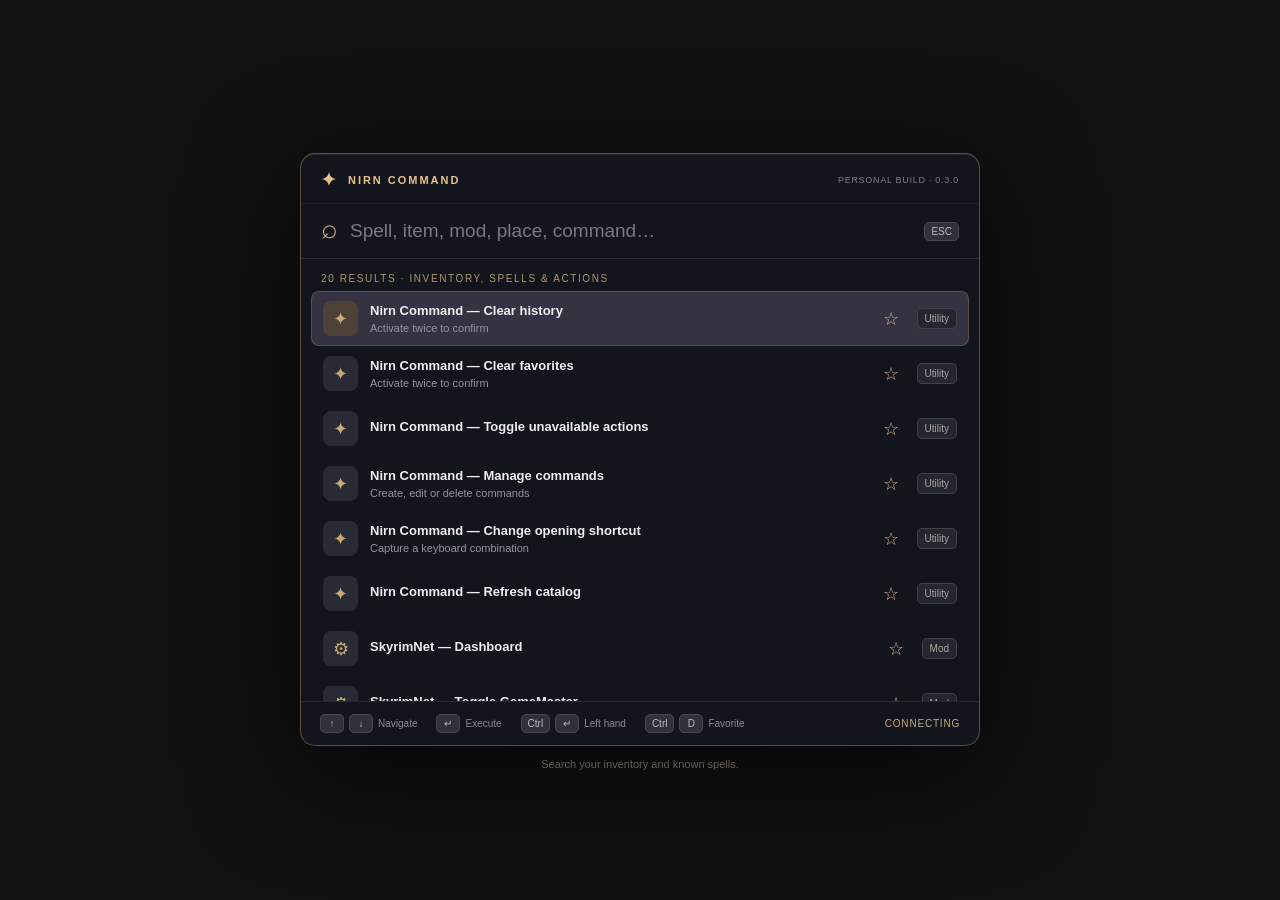
==== Magelight/NirnCommand/views/palette/index.html @ b536598e "feat: discover configured OAR fallback and harden packaging Prefer the native API, retain a labeled " ====
<!doctype html>
<html lang="en">
<head>
  <meta charset="utf-8" />
  <meta name="viewport" content="width=device-width, initial-scale=1" />
  <title>Nirn Command</title>
  <link rel="stylesheet" href="./style.css" />
</head>
<body>
  <div id="root">
    <main class="palette" role="dialog" aria-label="Nirn Command">
      <header class="brand"><span class="mark">✦</span> NIRN COMMAND <span class="edition">PERSONAL BUILD · 0.3.0</span></header>
      <div class="search-area">
        <span class="search-icon">⌕</span>
        <input id="query" type="search" autocomplete="off" spellcheck="false" placeholder="Spell, item, mod, place, command…" aria-label="Search commands" />
        <kbd>ESC</kbd>
      </div>
      <div id="meta" class="meta">QUICK COMMANDS</div>
      <section id="results" role="listbox" aria-label="Results"></section>
      <footer>
        <span><kbd>↑</kbd><kbd>↓</kbd> Navigate</span>
        <span><kbd>↵</kbd> Execute</span><span><kbd>Ctrl</kbd><kbd>↵</kbd> Left hand</span><span><kbd>Ctrl</kbd><kbd>D</kbd> Favorite</span>
        <span class="status" id="status">CONNECTING</span>
      </footer>
    </main>
    <div class="hint">Search your inventory and known spells.</div>
  </div>
  <script src="./commands.js"></script>
  <script src="./scanned-commands.js"></script>
  <script src="./user-commands.js"></script>
  <script src="./editor.js"></script>
  <script src="./main.js"></script>
</body>
</html>
---- Magelight/NirnCommand/views/palette/style.css ----
:root { color-scheme: dark; font-family: Segoe UI, Arial, sans-serif; font-size: 16px; }
* { box-sizing: border-box; }
html, body { margin: 0; width: 100%; height: 100%; background: transparent; }
#root { min-height: 100vh; padding: min(17vh, 190px) 16px 0; pointer-events: none; }
.palette { width: min(680px, 94vw); margin: 0 auto; background: rgba(20,22,30,.97); color: #f4f0e8; border: 1px solid rgba(213,171,111,.38); border-radius: 15px; box-shadow: 0 26px 110px rgba(0,0,0,.74), 0 1px 0 rgba(255,255,255,.08) inset; overflow: hidden; pointer-events: auto; }
.brand { display: flex; align-items: center; gap: 10px; padding: 15px 20px 12px; color: #e5c18c; letter-spacing: .18em; font-size: 11px; font-weight: 700; }
.mark { font-size: 18px; }
.edition { margin-left:auto; letter-spacing: .08em; color: #7b7d8c; font-size: 9px; font-weight: 500; }
.search-area { display:flex; align-items:center; gap:10px; border-top: 1px solid rgba(255,255,255,.055); border-bottom: 1px solid rgba(255,255,255,.1); padding: 13px 20px; }
.search-icon { color: #c6ab7b; font-size: 28px; line-height: 1; transform: translateY(-2px); }
input { appearance: none; background: none; border: 0; outline: 0; flex: 1; color: #fff8ed; font-size: 19px; min-width: 0; }
input::placeholder { color: #777987; }
input::-webkit-search-cancel-button { appearance:none; }
kbd { display:inline-flex; align-items:center; justify-content:center; min-width: 24px; padding: 3px 6px; font: 10px Segoe UI,Arial,sans-serif; border: 1px solid #484852; border-radius: 5px; background: #30313b; color: #bebdca; }
.meta { color:#ad976f; font-size: 10px; letter-spacing:.16em; padding: 14px 20px 7px; }
#results { padding: 0 10px 10px; max-height: 410px; overflow-y: auto; }
.entry { display:flex; align-items:center; gap: 12px; min-height: 55px; padding: 9px 12px; border-radius: 8px; cursor: pointer; outline: 0; }
.entry.selected { background: #353341; box-shadow: 0 0 0 1px rgba(203,160,91,.25) inset; }
.entry:hover { background: #30313b; }
.entry.selected:hover { background: #3a3847; }
.symbol { width: 35px; height: 35px; border-radius: 8px; background: #282a34; color: #c7a878; display:grid; place-items:center; font-size: 18px; flex-shrink:0; }
.entry.selected .symbol { background: #4d4138; }
.info { display:flex; flex-direction: column; gap:4px; flex:1; min-width:0; }
.label { white-space:nowrap; overflow:hidden; text-overflow:ellipsis; color:#f0edf0; font-size:13px; font-weight:600; }
.detail { color:#9293a4; font-size:11px; white-space:nowrap; overflow:hidden; text-overflow:ellipsis; }
.kind { color:#ada5a4; background: #252630; border: 1px solid #41414b; padding:4px 7px; border-radius:5px; font-size:10px; }
.empty { padding: 24px 12px 34px; color:#93929f; text-align:center; font-size:13px; }
footer { display:flex; align-items:center; gap: 19px; padding: 12px 19px; border-top: 1px solid rgba(255,255,255,.08); color:#898a98; font-size:10px; }
footer span { display:flex; gap:5px; align-items:center; }
.status { margin-left:auto; letter-spacing:.08em; font-size:10px; color:#c8ac7e; }
.hint { width: min(680px,94vw); margin:12px auto; text-align:center; font-size:11px; color:rgba(232,218,191,.7); }
.hint b { color:#d4b586; }
.favorite { border: 0; background: transparent; color: #d4b586; font-size: 18px; cursor: pointer; padding: 6px; }
.editor { position:absolute; inset:0; background:rgba(20,22,30,.99); padding:20px; overflow-y:auto; z-index:2; }
.palette { position:relative; }
.editor[hidden], .editor [hidden] { display:none; }
.editor-title { color:#e5c18c; letter-spacing:.12em; font-size:13px; margin-bottom:16px; }
.editor label { display:flex; flex-direction:column; gap:6px; margin:10px 0; color:#ad976f; font-size:11px; }
.editor input, .editor select, .editor button { width:100%; border:1px solid #484852; border-radius:5px; background:#30313b; padding:9px; color:#f4f0e8; font:13px Segoe UI,Arial,sans-serif; }
.editor button { cursor:pointer; text-align:left; }
.editor button:hover { background:#45404b; }
.editor-message { color:#c8ac7e; font-size:11px; min-height:25px; padding-top:8px; }
.editor-buttons { display:flex; gap:8px; }
.editor-buttons button { width:auto; min-width:90px; text-align:center; }
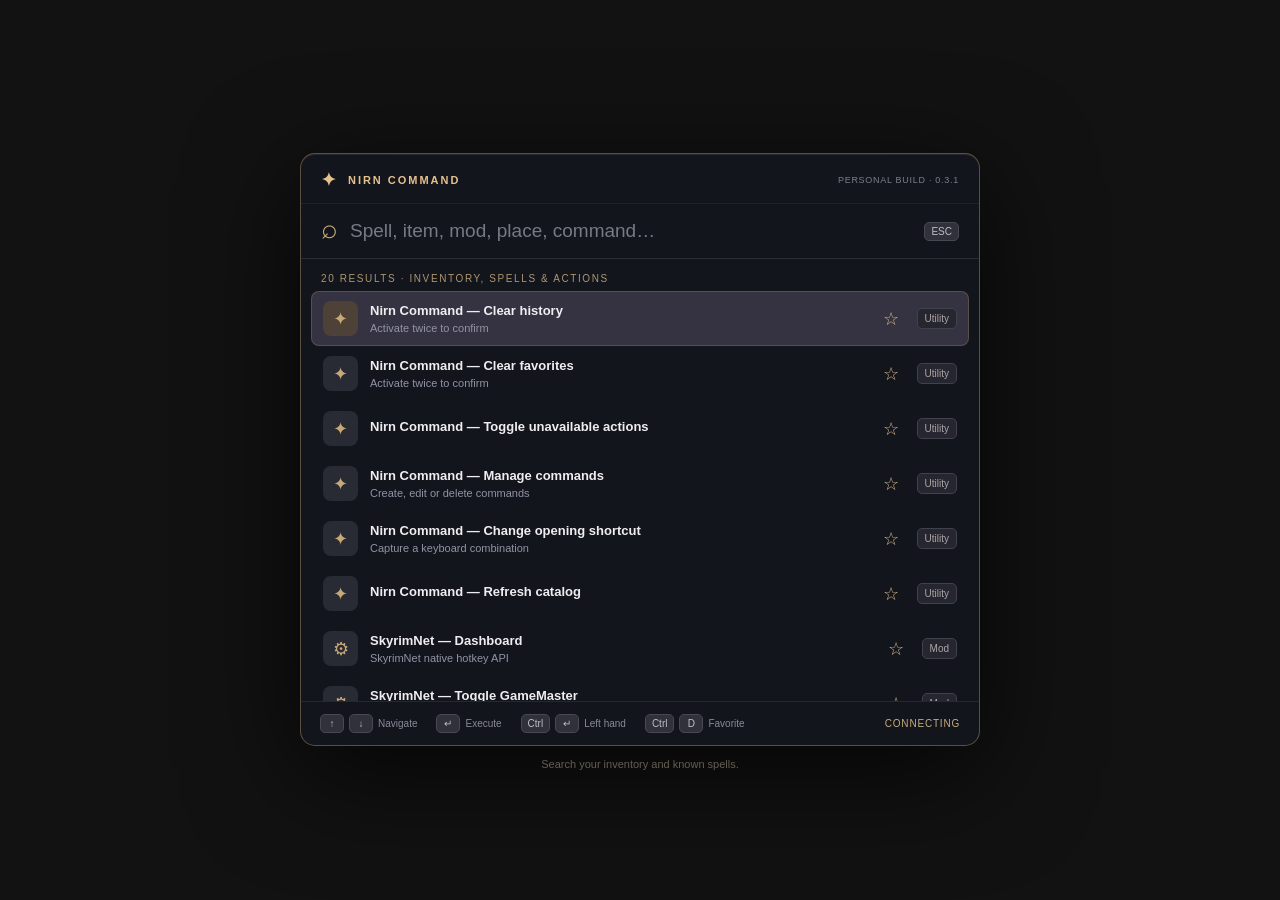
==== commit 87c85a70: "chore: prepare version 0.3.1 diagnostics Record catalog timings, update the package version and docu" ====
--- a/Magelight/NirnCommand/views/palette/index.html
+++ b/Magelight/NirnCommand/views/palette/index.html
@@ -9,7 +9,7 @@
 <body>
   <div id="root">
     <main class="palette" role="dialog" aria-label="Nirn Command">
-      <header class="brand"><span class="mark">✦</span> NIRN COMMAND <span class="edition">PERSONAL BUILD · 0.3.0</span></header>
+      <header class="brand"><span class="mark">✦</span> NIRN COMMAND <span class="edition">PERSONAL BUILD · 0.3.1</span></header>
       <div class="search-area">
         <span class="search-icon">⌕</span>
         <input id="query" type="search" autocomplete="off" spellcheck="false" placeholder="Spell, item, mod, place, command…" aria-label="Search commands" />
--- a/Magelight/NirnCommand/views/palette/style.css
+++ b/Magelight/NirnCommand/views/palette/style.css
@@ -42,3 +42,5 @@
 .editor-message { color:#c8ac7e; font-size:11px; min-height:25px; padding-top:8px; }
 .editor-buttons { display:flex; gap:8px; }
 .editor-buttons button { width:auto; min-width:90px; text-align:center; }
+
+.palette.editing { min-height: 410px; }
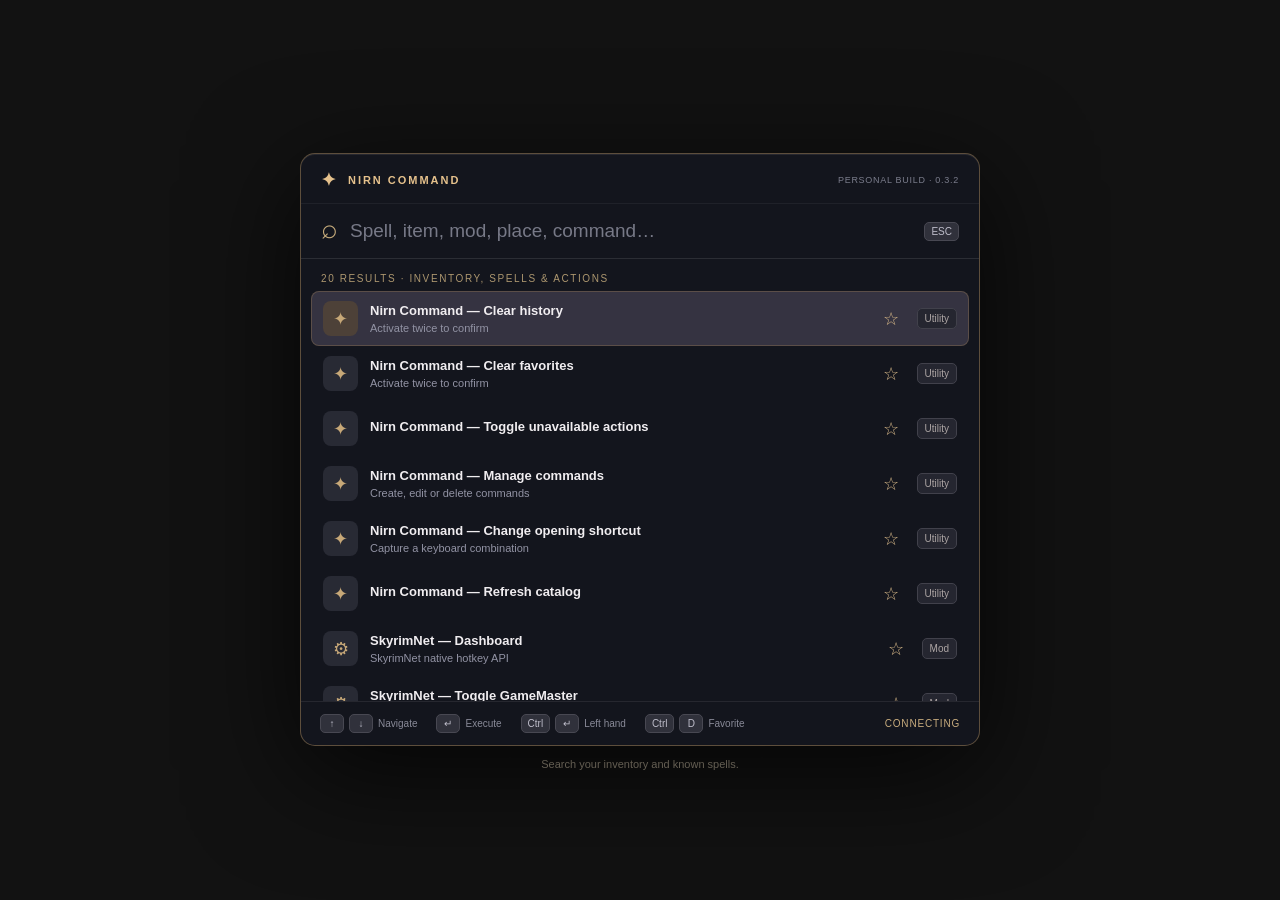
==== commit a358f4bb: "fix: recover catalog publication across sessions Publish spells and inventory separately, correlate " ====
--- a/Magelight/NirnCommand/views/palette/index.html
+++ b/Magelight/NirnCommand/views/palette/index.html
@@ -9,7 +9,7 @@
 <body>
   <div id="root">
     <main class="palette" role="dialog" aria-label="Nirn Command">
-      <header class="brand"><span class="mark">✦</span> NIRN COMMAND <span class="edition">PERSONAL BUILD · 0.3.1</span></header>
+      <header class="brand"><span class="mark">✦</span> NIRN COMMAND <span class="edition">PERSONAL BUILD · 0.3.2</span></header>
       <div class="search-area">
         <span class="search-icon">⌕</span>
         <input id="query" type="search" autocomplete="off" spellcheck="false" placeholder="Spell, item, mod, place, command…" aria-label="Search commands" />
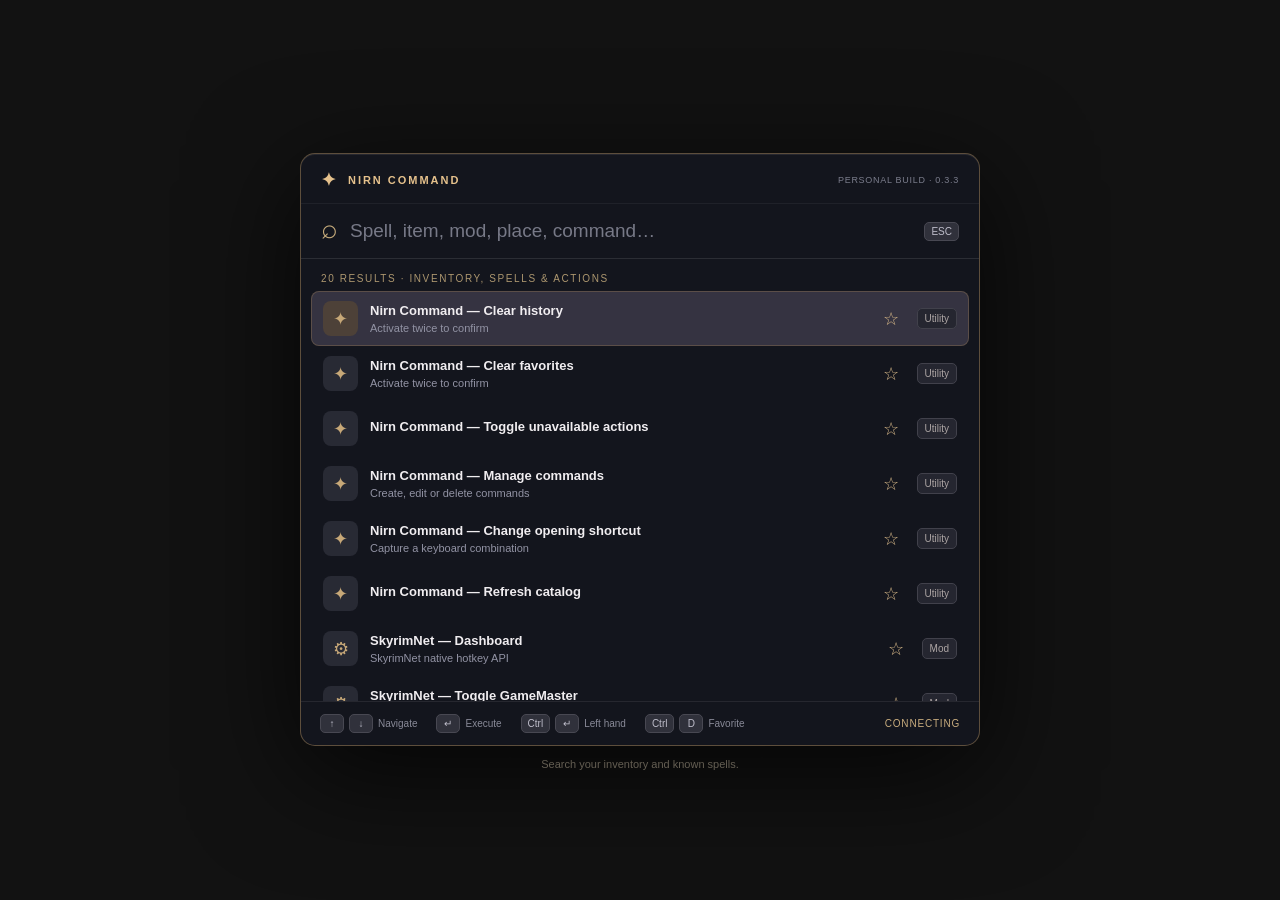
==== commit 0d7b28c8: "fix: accept Papyrus catalog type casing Normalize category and entry names to prevent repeated rejec" ====
--- a/Magelight/NirnCommand/views/palette/index.html
+++ b/Magelight/NirnCommand/views/palette/index.html
@@ -9,7 +9,7 @@
 <body>
   <div id="root">
     <main class="palette" role="dialog" aria-label="Nirn Command">
-      <header class="brand"><span class="mark">✦</span> NIRN COMMAND <span class="edition">PERSONAL BUILD · 0.3.2</span></header>
+      <header class="brand"><span class="mark">✦</span> NIRN COMMAND <span class="edition">PERSONAL BUILD · 0.3.3</span></header>
       <div class="search-area">
         <span class="search-icon">⌕</span>
         <input id="query" type="search" autocomplete="off" spellcheck="false" placeholder="Spell, item, mod, place, command…" aria-label="Search commands" />
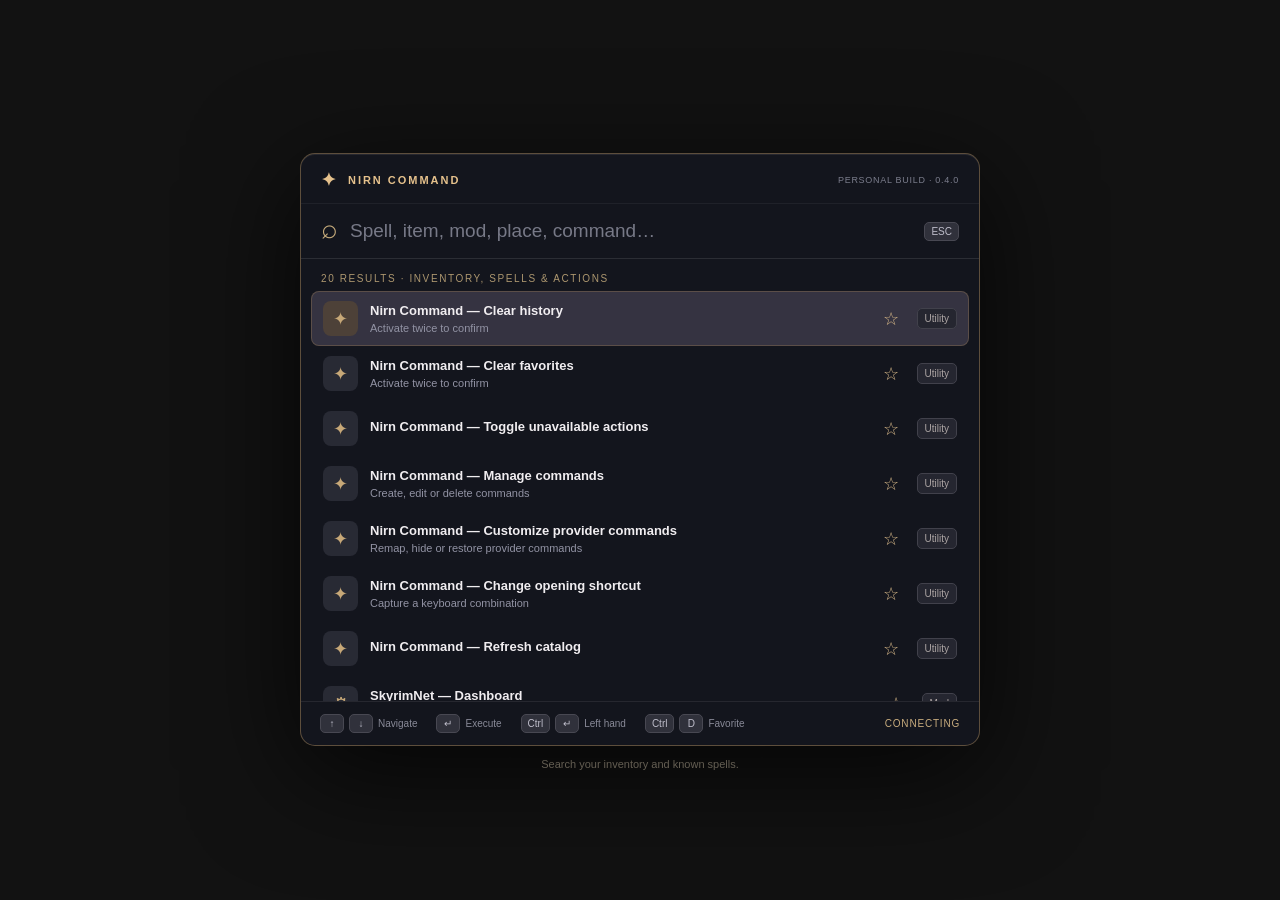
==== commit f09b534f: "fix: refresh provider snapshots and validate dependencies Publish completed background scans, check " ====
--- a/Magelight/NirnCommand/views/palette/index.html
+++ b/Magelight/NirnCommand/views/palette/index.html
@@ -9,7 +9,7 @@
 <body>
   <div id="root">
     <main class="palette" role="dialog" aria-label="Nirn Command">
-      <header class="brand"><span class="mark">✦</span> NIRN COMMAND <span class="edition">PERSONAL BUILD · 0.3.3</span></header>
+      <header class="brand"><span class="mark">✦</span> NIRN COMMAND <span class="edition">PERSONAL BUILD · 0.4.0</span></header>
       <div class="search-area">
         <span class="search-icon">⌕</span>
         <input id="query" type="search" autocomplete="off" spellcheck="false" placeholder="Spell, item, mod, place, command…" aria-label="Search commands" />
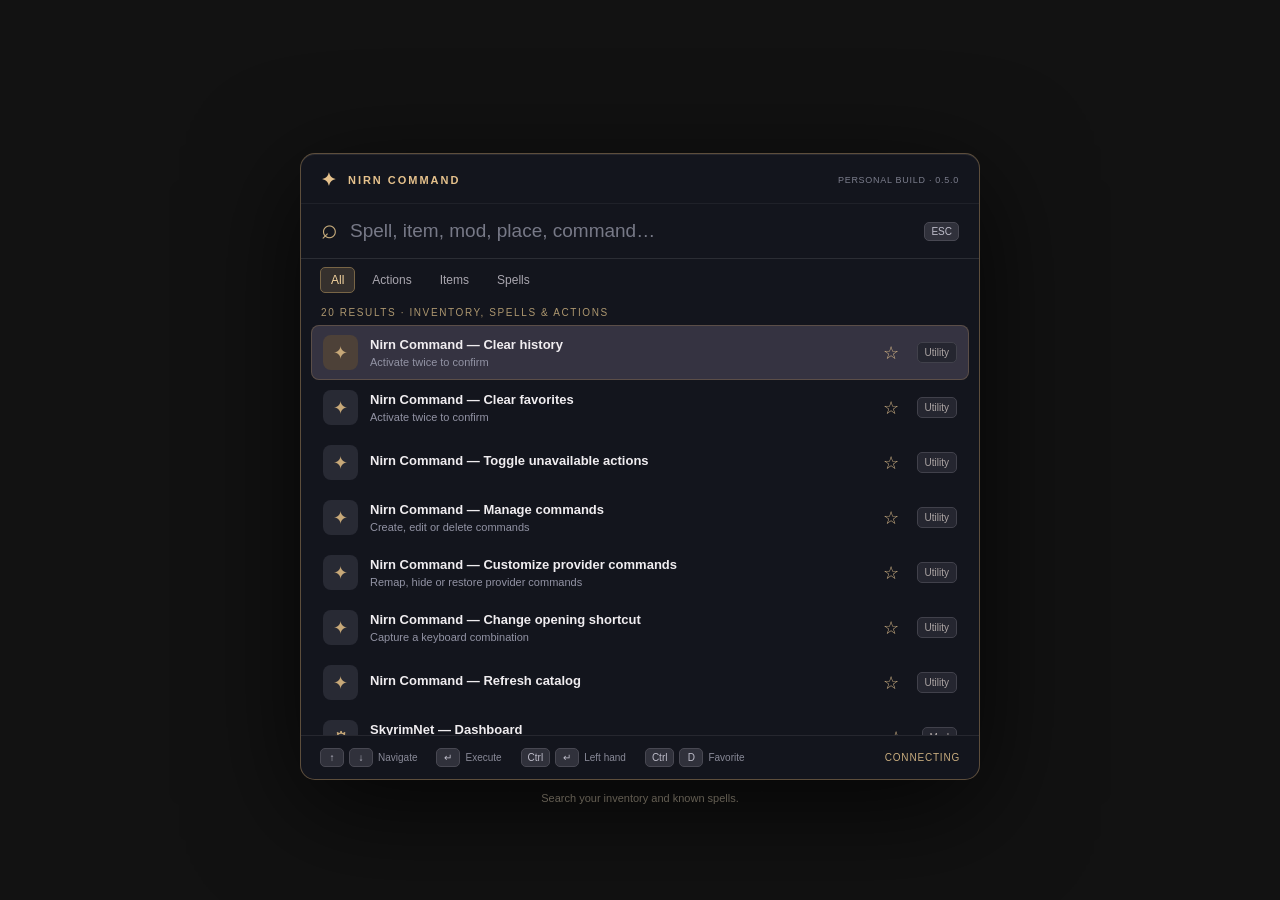
==== commit d25fa21b: "feat: add smart search and category filters Index palette entries locally, rank partial and fuzzy ma" ====
--- a/Magelight/NirnCommand/views/palette/index.html
+++ b/Magelight/NirnCommand/views/palette/index.html
@@ -9,12 +9,13 @@
 <body>
   <div id="root">
     <main class="palette" role="dialog" aria-label="Nirn Command">
-      <header class="brand"><span class="mark">✦</span> NIRN COMMAND <span class="edition">PERSONAL BUILD · 0.4.0</span></header>
+      <header class="brand"><span class="mark">✦</span> NIRN COMMAND <span class="edition">PERSONAL BUILD · 0.5.0</span></header>
       <div class="search-area">
         <span class="search-icon">⌕</span>
         <input id="query" type="search" autocomplete="off" spellcheck="false" placeholder="Spell, item, mod, place, command…" aria-label="Search commands" />
         <kbd>ESC</kbd>
       </div>
+      <nav id="categories" class="categories" aria-label="Filter results by category"></nav>
       <div id="meta" class="meta">QUICK COMMANDS</div>
       <section id="results" role="listbox" aria-label="Results"></section>
       <footer>
@@ -29,6 +30,7 @@
   <script src="./scanned-commands.js"></script>
   <script src="./user-commands.js"></script>
   <script src="./editor.js"></script>
+  <script src="./search.js"></script>
   <script src="./main.js"></script>
 </body>
 </html>
--- a/Magelight/NirnCommand/views/palette/style.css
+++ b/Magelight/NirnCommand/views/palette/style.css
@@ -42,5 +42,14 @@
 .editor-message { color:#c8ac7e; font-size:11px; min-height:25px; padding-top:8px; }
 .editor-buttons { display:flex; gap:8px; }
 .editor-buttons button { width:auto; min-width:90px; text-align:center; }
+.editor label[data-field="hidden-label"] { flex-direction:row; align-items:center; gap:10px; cursor:pointer; }
+.editor input[type="checkbox"] { appearance:auto; flex:none; width:16px; height:16px; padding:0; margin:0; accent-color:#c8ac7e; cursor:pointer; }
 
 .palette.editing { min-height: 410px; }
+
+.categories { display:flex; gap:6px; padding:8px 19px 0; }
+.categories button { border:1px solid transparent; background:transparent; color:#a9a6af; border-radius:5px; padding:5px 10px; cursor:pointer; font:12px Segoe UI,Arial,sans-serif; }
+.categories button.active { color:#f2d29e; border-color:#786546; background:#35302d; }
+.categories button:hover { color:#fff; }
+
+.label mark { color:#f5d59a; background:transparent; font-weight:700; }
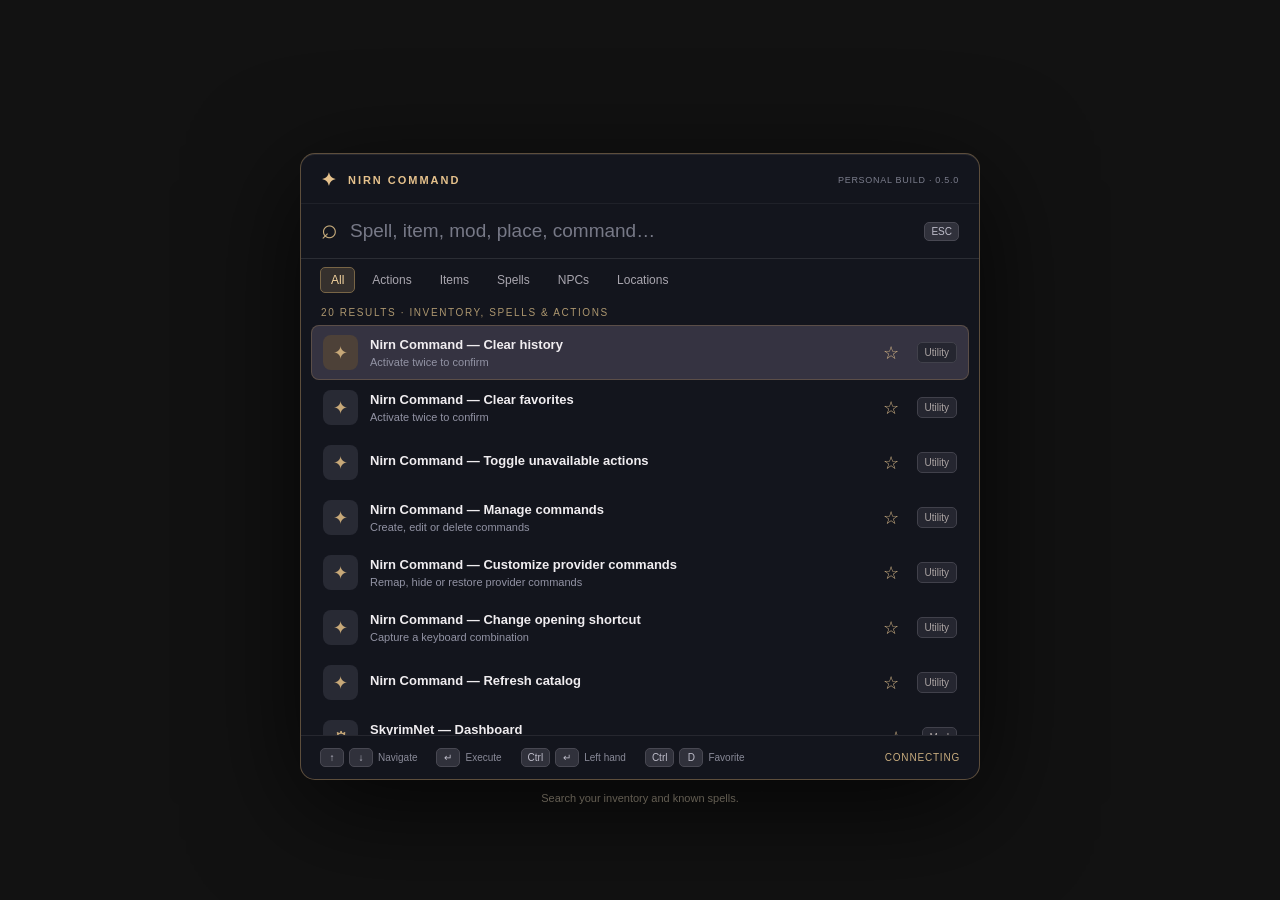
==== commit 4ab7fadf: "feat: start world search and nearby actor catalog" ====
--- a/Magelight/NirnCommand/views/palette/index.html
+++ b/Magelight/NirnCommand/views/palette/index.html
@@ -31,6 +31,7 @@
   <script src="./user-commands.js"></script>
   <script src="./editor.js"></script>
   <script src="./search.js"></script>
+  <script src="./world-catalog.js"></script>
   <script src="./main.js"></script>
 </body>
 </html>
--- a/Magelight/NirnCommand/views/palette/style.css
+++ b/Magelight/NirnCommand/views/palette/style.css
@@ -53,3 +53,7 @@
 .categories button:hover { color:#fff; }
 
 .label mark { color:#f5d59a; background:transparent; font-weight:700; }
+.world-title { padding:20px 20px 6px; color:#f2d29e; font-size:18px; }
+.world-description { padding:6px 20px 18px; color:#d5d1ca; white-space:pre-line; }
+#results > button { margin:0 0 18px 20px; padding:8px 12px; border:1px solid #786546; border-radius:5px; background:#35302d; color:#f2d29e; cursor:pointer; }
+.favorite:disabled { visibility:hidden; }
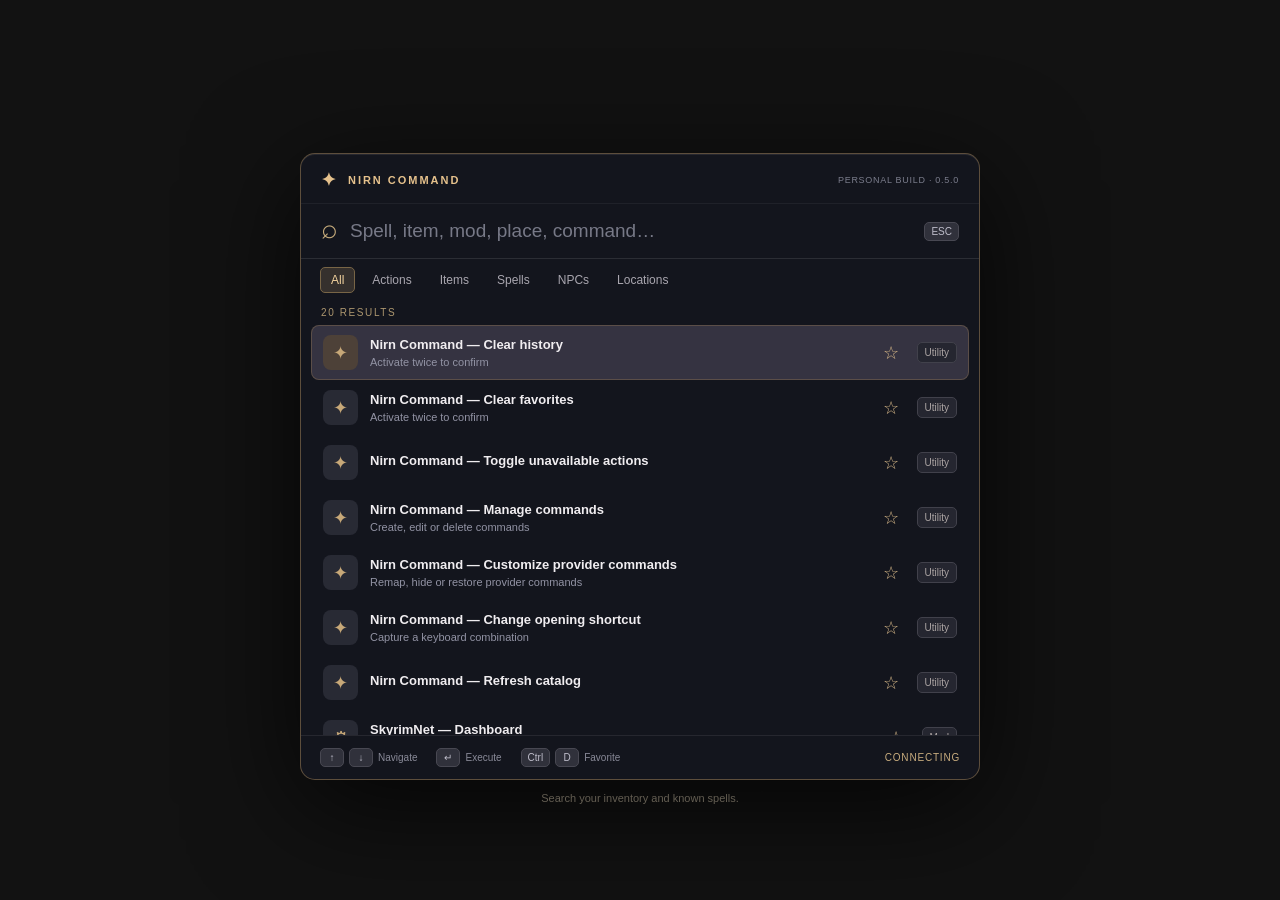
==== commit 59db7929: "feat: toggle NPC tracking from search results Keep tracking after death and show action hints for th" ====
--- a/Magelight/NirnCommand/views/palette/index.html
+++ b/Magelight/NirnCommand/views/palette/index.html
@@ -20,7 +20,7 @@
       <section id="results" role="listbox" aria-label="Results"></section>
       <footer>
         <span><kbd>↑</kbd><kbd>↓</kbd> Navigate</span>
-        <span><kbd>↵</kbd> Execute</span><span><kbd>Ctrl</kbd><kbd>↵</kbd> Left hand</span><span><kbd>Ctrl</kbd><kbd>D</kbd> Favorite</span>
+        <span id="action-hint"><kbd>↵</kbd> <span id="action-label">Execute</span></span><span id="left-hint"><kbd>Ctrl</kbd><kbd>↵</kbd> Left hand</span><span id="favorite-hint"><kbd>Ctrl</kbd><kbd>D</kbd> Favorite</span>
         <span class="status" id="status">CONNECTING</span>
       </footer>
     </main>
--- a/Magelight/NirnCommand/views/palette/style.css
+++ b/Magelight/NirnCommand/views/palette/style.css
@@ -24,9 +24,11 @@
 .label { white-space:nowrap; overflow:hidden; text-overflow:ellipsis; color:#f0edf0; font-size:13px; font-weight:600; }
 .detail { color:#9293a4; font-size:11px; white-space:nowrap; overflow:hidden; text-overflow:ellipsis; }
 .kind { color:#ada5a4; background: #252630; border: 1px solid #41414b; padding:4px 7px; border-radius:5px; font-size:10px; }
+.kind.tracked { color:#fff0cd; background:#65502e; border-color:#c7a878; font-weight:700; }
 .empty { padding: 24px 12px 34px; color:#93929f; text-align:center; font-size:13px; }
 footer { display:flex; align-items:center; gap: 19px; padding: 12px 19px; border-top: 1px solid rgba(255,255,255,.08); color:#898a98; font-size:10px; }
 footer span { display:flex; gap:5px; align-items:center; }
+footer [hidden] { display:none; }
 .status { margin-left:auto; letter-spacing:.08em; font-size:10px; color:#c8ac7e; }
 .hint { width: min(680px,94vw); margin:12px auto; text-align:center; font-size:11px; color:rgba(232,218,191,.7); }
 .hint b { color:#d4b586; }
@@ -53,7 +55,4 @@
 .categories button:hover { color:#fff; }
 
 .label mark { color:#f5d59a; background:transparent; font-weight:700; }
-.world-title { padding:20px 20px 6px; color:#f2d29e; font-size:18px; }
-.world-description { padding:6px 20px 18px; color:#d5d1ca; white-space:pre-line; }
-#results > button { margin:0 0 18px 20px; padding:8px 12px; border:1px solid #786546; border-radius:5px; background:#35302d; color:#f2d29e; cursor:pointer; }
 .favorite:disabled { visibility:hidden; }
